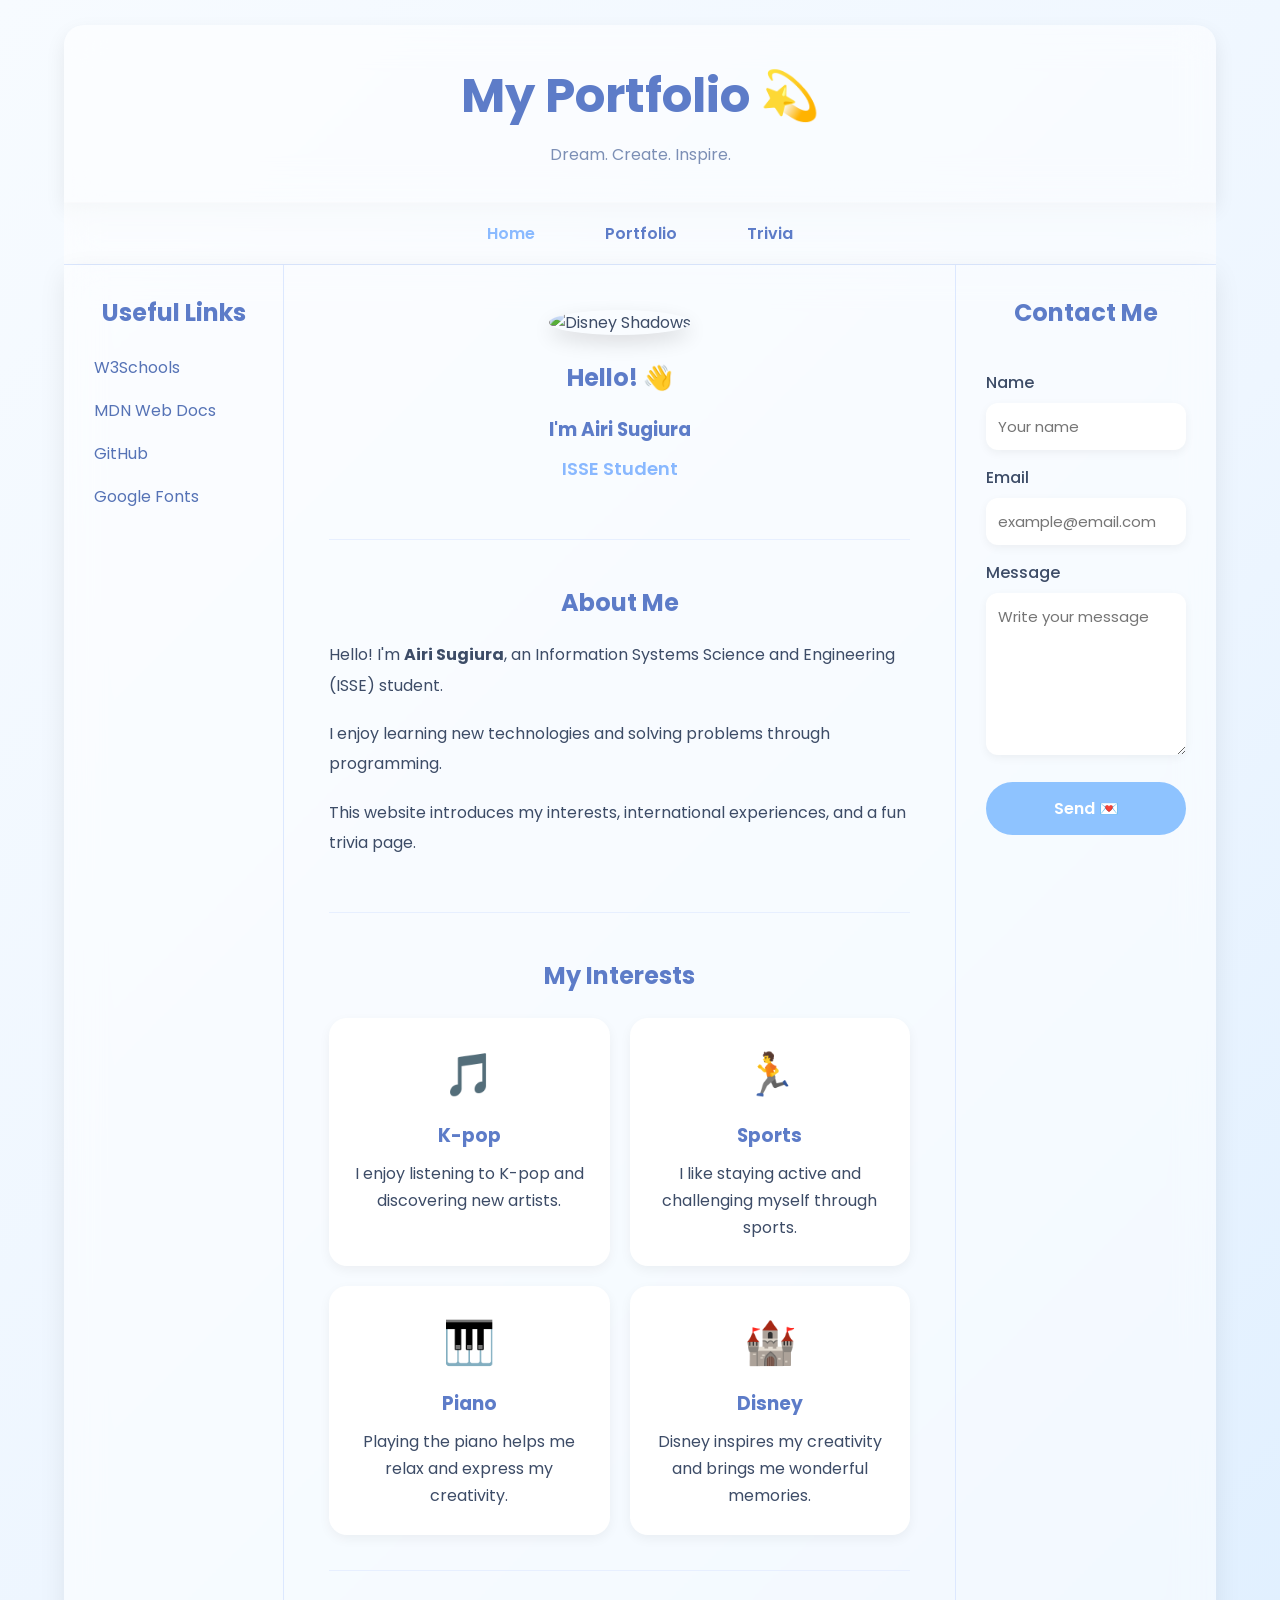
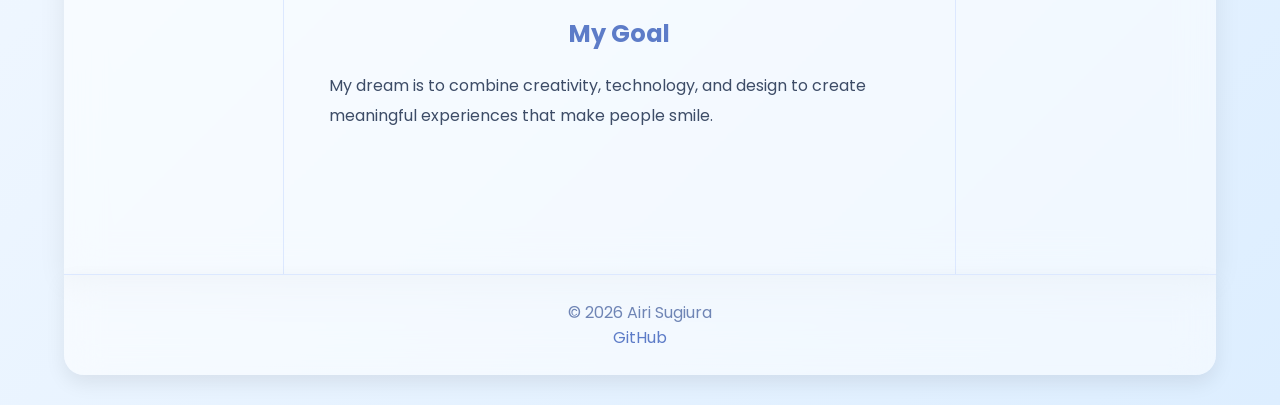
==== index.html @ a2e5bcc1 "Add files via upload" ====
<!DOCTYPE html>
<html lang="en">

<head>

    <meta charset="UTF-8">

    <meta name="viewport" content="width=device-width, initial-scale=1.0">

    <title>My Portfolio 💫</title>

    <link rel="stylesheet" href="style.css">

    <script src="script.js" defer></script>

</head>

<body>

    

<header>

    <h1>My Portfolio 💫</h1>

    <p>Dream. Create. Inspire.</p>

</header>



<nav>

    <ul>

        <li><a href="index.html" class="active">Home</a></li>

        <li><a href="portfolio.html">Portfolio</a></li>

        <li><a href="trivia.html">Trivia</a></li>

    </ul>

</nav>



<div class="layout">


    <aside class="left-sidebar">

        <h2>Useful Links</h2>

        <ul>

            <li><a href="https://www.w3schools.com" target="_blank">W3Schools</a></li>

            <li><a href="https://developer.mozilla.org" target="_blank">MDN Web Docs</a></li>

            <li><a href="https://github.com" target="_blank">GitHub</a></li>

            <li><a href="https://fonts.google.com" target="_blank">Google Fonts</a></li>

        </ul>

    </aside>



    <main class="main-content">

        <section class="hero">

            <img src="shadow.jpg" alt="Disney Shadows">

            <h2>Hello! 👋</h2>

            <h3>I'm Airi Sugiura</h3>

            <p class="student">ISSE Student</p>

        </section>

        <section>

            <h2>About Me</h2>

            <p>

                Hello! I'm <strong>Airi Sugiura</strong>,
                an Information Systems Science and Engineering (ISSE) student.

            </p>

            <p>

                I enjoy learning new technologies and
                solving problems through programming.

            </p>

            <p>

                This website introduces my interests,
                international experiences,
                and a fun trivia page.

            </p>

        </section>


        <section>

            <h2>My Interests</h2>

            <div class="cards">

                <div class="card">

                    <div class="emoji">🎵</div>

                    <h3>K-pop</h3>

                    <p>I enjoy listening to K-pop and discovering new artists.</p>

                </div>

                <div class="card">

                    <div class="emoji">🏃</div>

                    <h3>Sports</h3>

                    <p>I like staying active and challenging myself through sports.</p>

                </div>

                <div class="card">

                    <div class="emoji">🎹</div>

                    <h3>Piano</h3>

                    <p>Playing the piano helps me relax and express my creativity.</p>

                </div>

                <div class="card">

                    <div class="emoji">🏰</div>

                    <h3>Disney</h3>

                    <p>Disney inspires my creativity and brings me wonderful memories.</p>

                </div>

            </div>

        </section>


        <section>

            <h2>My Goal</h2>

            <p>

                My dream is to combine creativity,
                technology, and design to create meaningful
                experiences that make people smile.

            </p>

        </section>

    </main>



    <aside class="right-sidebar">

        <h2>Contact Me</h2>

        <form id="contactForm">

            <label for="name">Name</label>

            <input
                type="text"
                id="name"
                placeholder="Your name"
                required>

            <label for="email">Email</label>

            <input
                type="email"
                id="email"
                placeholder="example@email.com"
                required>

            <label for="message">Message</label>

            <textarea
                id="message"
                rows="6"
                placeholder="Write your message"
                required></textarea>

            <button type="submit">

                Send 💌

            </button>

        </form>

    </aside>

</div>


<footer>

    <p>© 2026 Airi Sugiura</p>

    <p>

        <a href="https://github.com/" target="_blank">

            GitHub

        </a>

    </p>

</footer>

</body>

</html>
---- style.css ----
@import url('https://fonts.googleapis.com/css2?family=Poppins:wght@300;400;500;600;700&display=swap');

*{
    margin:0;
    padding:0;
    box-sizing:border-box;
    font-family:'Poppins',sans-serif;
}

body{
    background:linear-gradient(135deg,#f7fbff,#eef6ff,#ddeeff);
    color:#3d4c67;
}



header{

    width:90%;
    margin:25px auto 0;

    text-align:center;

    padding:35px;

    background:rgba(255,255,255,.55);

    backdrop-filter:blur(18px);

    border-radius:20px 20px 0 0;

    box-shadow:0 8px 20px rgba(0,0,0,.08);

}

header h1{

    color:#5d7cc8;

    font-size:48px;

    margin-bottom:10px;

}

header p{

    color:#7c8fb5;

}



nav{

    width:90%;
    margin:0 auto;

    background:rgba(255,255,255,.55);

    backdrop-filter:blur(18px);

    border-top:1px solid rgba(255,255,255,.3);

    border-bottom:1px solid #dce8ff;

}

nav ul{

    display:flex;

    justify-content:center;

    list-style:none;

}

nav li{

    padding:18px 35px;

}

nav a{

    color:#5d7cc8;

    text-decoration:none;

    font-weight:600;

    transition:.3s;

}

nav a:hover,
nav a.active{

    color:#8abaff;

}



.layout{

    width:90%;

    margin:0 auto;

    display:grid;

    grid-template-columns:

        220px
        1fr
        260px;

    align-items:stretch;

    background:rgba(255,255,255,.55);

    backdrop-filter:blur(18px);

    box-shadow:0 8px 25px rgba(0,0,0,.08);

    border-radius:0;

    min-height:700px;

}



.left-sidebar{

    padding:30px;

    border-right:1px solid #dce8ff;

    display:flex;

    flex-direction:column;

}

.left-sidebar h2{

    color:#5d7cc8;

    margin-bottom:25px;

    text-align:center;

}

.left-sidebar ul{

    list-style:none;

}

.left-sidebar li{

    margin-bottom:18px;

}

.left-sidebar a{

    text-decoration:none;

    color:#5673b6;

    transition:.3s;

}

.left-sidebar a:hover{

    color:#89b8ff;

    padding-left:8px;

}



.main-content{

    padding:45px;

    border-right:1px solid #dce8ff;

}

.main-content h2{

    color:#5d7cc8;

    text-align:center;

    margin-bottom:20px;

}

.main-content p{

    line-height:1.9;

    margin-bottom:18px;

}


.hero{

    text-align:center;

    padding-bottom:40px;

    margin-bottom:40px;

    border-bottom:1px solid #e7efff;

}

.hero img{

    width:220px;

    height:220px;

    border-radius:50%;

    object-fit:cover;

    object-position:50% 75%;

    box-shadow:0 8px 20px rgba(0,0,0,.12);

    transition:.3s;

}

.hero img:hover{

    transform:scale(1.05);

}

.hero h2{

    margin-top:25px;

}

.hero h3{

    color:#5d7cc8;

    margin-top:10px;

}

.student{

    color:#89b8ff;

    font-size:18px;

    font-weight:600;

    margin-top:8px;

}



.main-content section{

    margin-bottom:45px;

    padding-bottom:35px;

    border-bottom:1px solid #e7efff;

}

.main-content section:last-child{

    border-bottom:none;

}



.cards{

    display:grid;

    grid-template-columns:repeat(2,1fr);

    gap:20px;

    margin-top:25px;

}

.card{

    background:#ffffff;

    border-radius:18px;

    padding:25px;

    text-align:center;

    box-shadow:0 4px 12px rgba(0,0,0,.05);

    transition:.3s;

}

.card:hover{

    transform:translateY(-6px);

    box-shadow:0 10px 22px rgba(0,0,0,.08);

}

.emoji{

    font-size:42px;

    margin-bottom:15px;

}

.card h3{

    color:#5d7cc8;

    margin-bottom:10px;

}

.card p{

    line-height:1.7;

    margin:0;

}



table{

    width:100%;

    border-collapse:collapse;

    margin-top:25px;

    overflow:hidden;

    border-radius:15px;

}

th{

    background:#9ec8ff;

    color:white;

    padding:16px;

}

td{

    padding:16px;

    text-align:center;

    border-bottom:1px solid #e6efff;

}

tbody tr:hover{

    background:#f5f9ff;

}



.quiz{

    text-align:center;

}

.quiz label{

    font-weight:600;

    color:#5d7cc8;

}

.quiz input{

    width:230px;

    margin:18px auto;

    display:block;

}

#result{

    margin-top:25px;

    padding:18px;

    border-radius:15px;

    background:white;

    box-shadow:0 5px 12px rgba(0,0,0,.05);

}


.right-sidebar{

    padding:30px;

    display:flex;

    flex-direction:column;

}

.right-sidebar h2{

    text-align:center;

    color:#5d7cc8;

    margin-bottom:25px;

}

label{

    display:block;

    margin-top:15px;

    margin-bottom:8px;

    font-weight:500;

}

input,
textarea{

    width:100%;

    padding:12px;

    border:none;

    border-radius:12px;

    background:white;

    outline:none;

    font-size:15px;

    box-shadow:0 3px 10px rgba(0,0,0,.05);

    transition:.3s;

}

input:focus,
textarea:focus{

    box-shadow:0 0 0 3px rgba(142,195,255,.35);

}

textarea{

    resize:vertical;

    min-height:120px;

}



button{

    width:100%;

    margin-top:20px;

    padding:14px;

    border:none;

    border-radius:30px;

    background:#8ec3ff;

    color:white;

    font-size:16px;

    font-weight:600;

    cursor:pointer;

    transition:.3s;

}

button:hover{

    background:#74b0ff;

    transform:translateY(-3px);

}



footer{

    width:90%;

    margin:0 auto 30px;

    padding:25px;

    text-align:center;

    background:rgba(255,255,255,.55);

    backdrop-filter:blur(18px);

    border-top:1px solid #dce8ff;

    border-radius:0 0 20px 20px;

    color:#6f85b5;

    box-shadow:0 8px 20px rgba(0,0,0,.08);

}

footer a{

    color:#5d7cc8;

    text-decoration:none;

}

footer a:hover{

    text-decoration:underline;

}



@media(max-width:900px){

    .layout{

        grid-template-columns:1fr;

    }

    .left-sidebar{

        border-right:none;

        border-bottom:1px solid #dce8ff;

    }

    .main-content{

        border-right:none;

    }

    .right-sidebar{

        border-top:1px solid #dce8ff;

    }

    .cards{

        grid-template-columns:1fr;

    }

    nav ul{

        flex-direction:column;

    }

    nav li{

        text-align:center;

    }

    .hero img{

        width:170px;

        height:170px;

    }

}
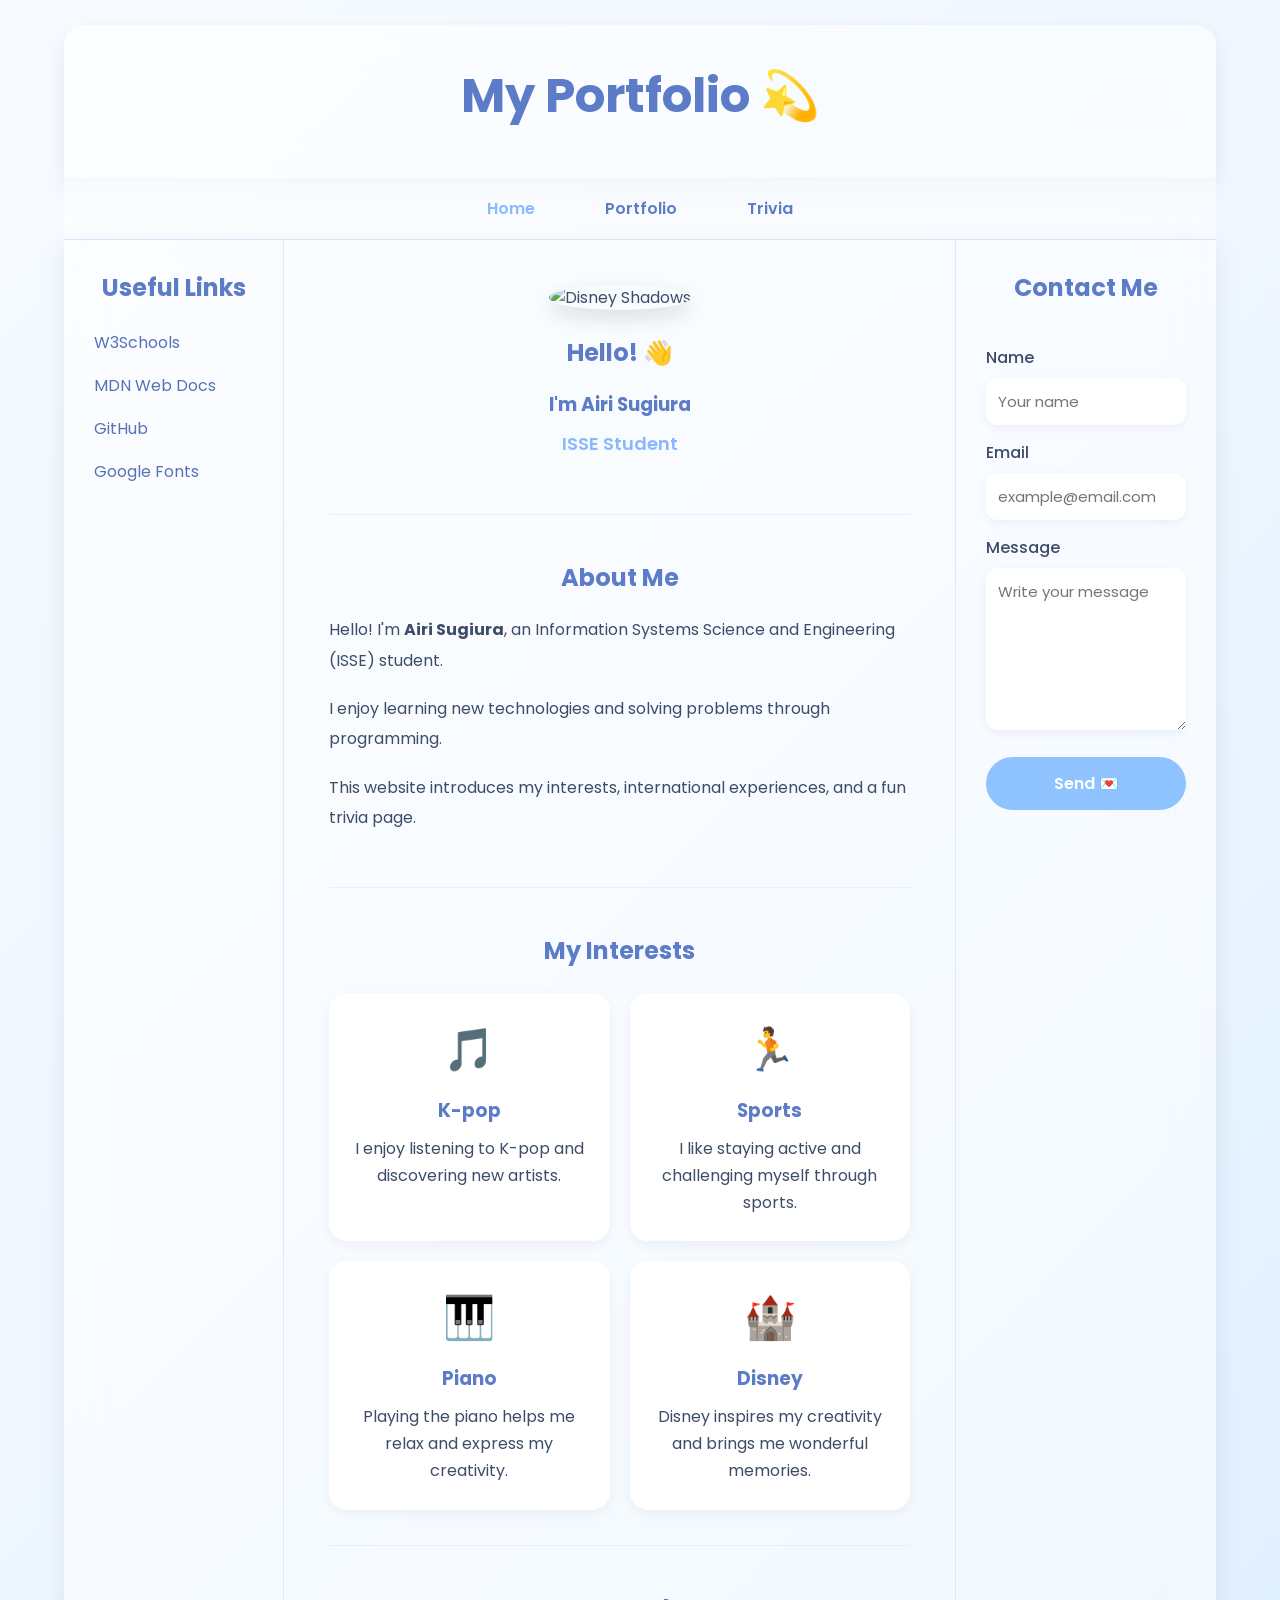
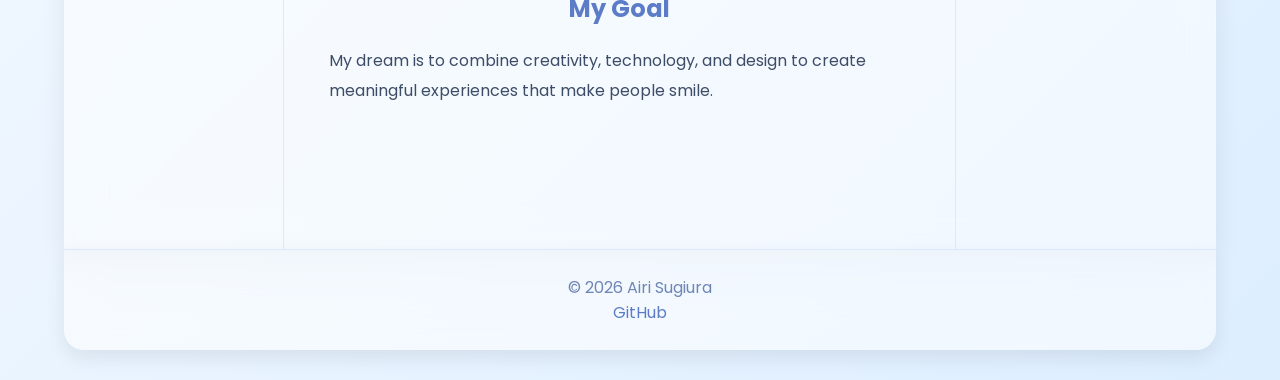
==== commit dbbbf23b: "Add files via upload" ====
--- a/index.html
+++ b/index.html
@@ -17,13 +17,11 @@
 
 <body>
 
-    
+
 
 <header>
 
     <h1>My Portfolio 💫</h1>
-
-    <p>Dream. Create. Inspire.</p>
 
 </header>
 
